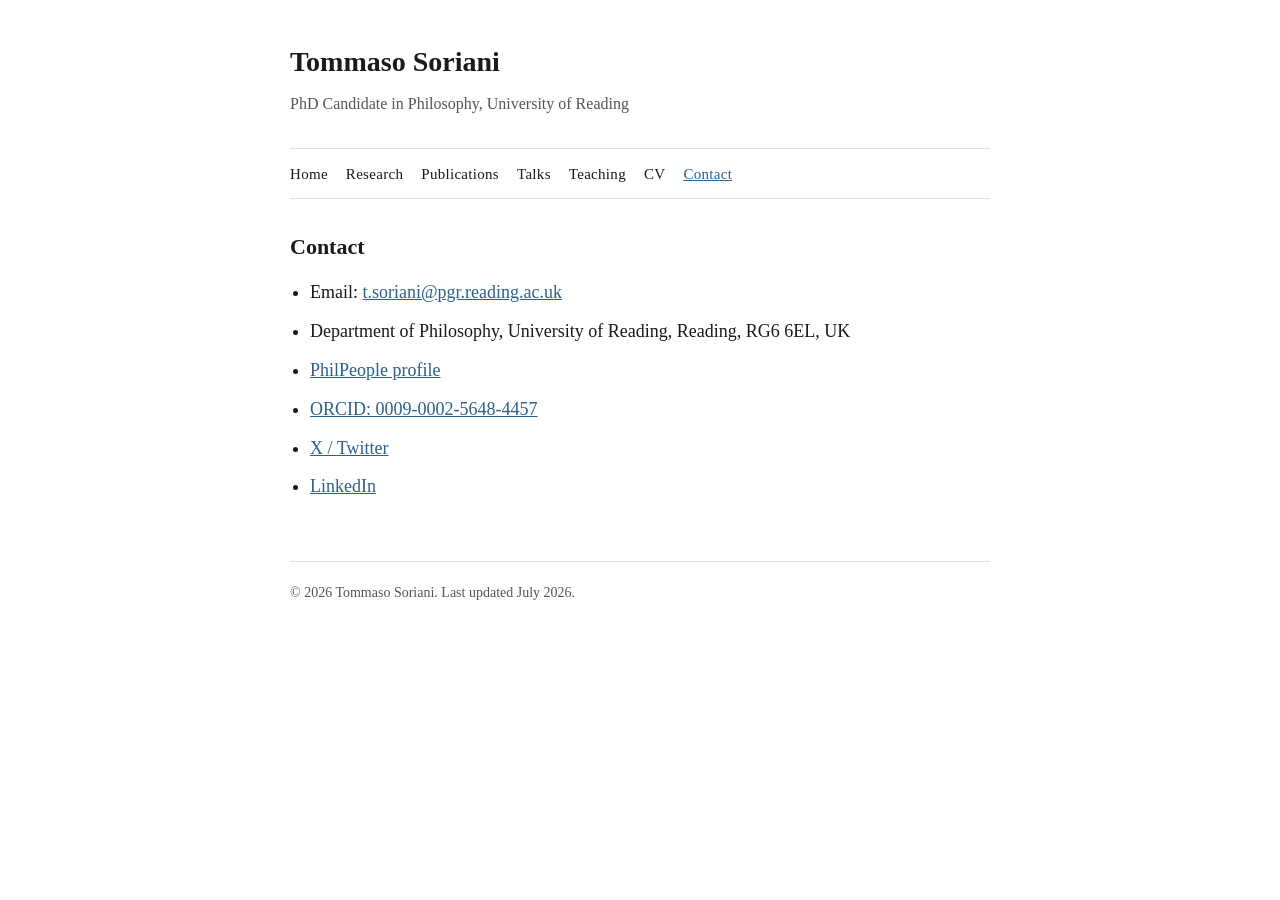
==== contact.html @ 9d4f5983 "Add files via upload" ====
<!DOCTYPE html>
<html lang="en">
<head>
  <meta charset="UTF-8">
  <meta name="viewport" content="width=device-width, initial-scale=1.0">
  <title>Contact · Tommaso Soriani</title>
  <meta name="description" content="Tommaso Soriani is a PhD candidate in Philosophy at the University of Reading, working on metaphysics, ethics, and epistemology.">
  <link rel="stylesheet" href="style.css">
</head>
<body>
  <div class="wrapper">
    <header class="site-header">
      <h1 class="site-title">Tommaso Soriani</h1>
      <p class="site-subtitle">PhD Candidate in Philosophy, University of Reading</p>
    </header>
    <nav class="site-nav">
      <ul>
        <li><a href="index.html" class="">Home</a></li>
        <li><a href="research.html" class="">Research</a></li>
        <li><a href="publications.html" class="">Publications</a></li>
        <li><a href="talks.html" class="">Talks</a></li>
        <li><a href="teaching.html" class="">Teaching</a></li>
        <li><a href="cv.html" class="">CV</a></li>
        <li><a href="contact.html" class="active">Contact</a></li>
      </ul>
    </nav>

    <main>
      <h2>Contact</h2>
      <ul class="plain-list">
        <li>Email: <a href="mailto:t.soriani@pgr.reading.ac.uk">t.soriani@pgr.reading.ac.uk</a></li>
        <li>Department of Philosophy, University of Reading, Reading, RG6 6EL, UK</li>
        <li><a href="https://philpeople.org/profiles/tommaso-soriani" target="_blank" rel="noopener noreferrer">PhilPeople profile</a></li>
        <li><a href="https://orcid.org/0009-0002-5648-4457" target="_blank" rel="noopener noreferrer">ORCID: 0009-0002-5648-4457</a></li>
        <li><a href="https://x.com/Tommaso_Soriani" target="_blank" rel="noopener noreferrer">X / Twitter</a></li>
        <li><a href="https://www.linkedin.com/in/tommaso-soriani" target="_blank" rel="noopener noreferrer">LinkedIn</a></li>
      </ul>

    </main>
    <footer class="site-footer">
      <p>&copy; 2026 Tommaso Soriani. Last updated July 2026.</p>
    </footer>
  </div>
</body>
</html>
---- style.css ----
:root {
  --max-width: 700px;
  --font-body: 'Georgia', 'Source Serif 4', serif;
  --color-bg: #ffffff;
  --color-text: #1a1a1a;
  --color-muted: #555555;
  --color-link: #2c5f8a;
  --color-link-hover: #17395a;
  --color-border: #e2e2e2;
}

* { box-sizing: border-box; margin: 0; padding: 0; }

html { -webkit-text-size-adjust: 100%; }

body {
  font-family: var(--font-body);
  font-size: 18px;
  line-height: 1.6;
  color: var(--color-text);
  background: var(--color-bg);
  padding: 0 20px;
}

.wrapper {
  max-width: var(--max-width);
  margin: 0 auto;
  padding: 40px 0 80px;
}

header.site-header {
  margin-bottom: 32px;
}

h1.site-title {
  font-size: 28px;
  font-weight: 600;
  margin-bottom: 6px;
}

.site-subtitle {
  color: var(--color-muted);
  font-size: 16px;
  margin-bottom: 18px;
}

nav.site-nav {
  border-top: 1px solid var(--color-border);
  border-bottom: 1px solid var(--color-border);
  padding: 10px 0;
  margin-bottom: 30px;
}

nav.site-nav ul {
  list-style: none;
  display: flex;
  flex-wrap: wrap;
  gap: 18px;
}

nav.site-nav a {
  color: var(--color-text);
  text-decoration: none;
  font-size: 15px;
  letter-spacing: 0.02em;
}

nav.site-nav a:hover,
nav.site-nav a.active {
  color: var(--color-link);
  text-decoration: underline;
}

a {
  color: var(--color-link);
  text-decoration: underline;
}

a:hover {
  color: var(--color-link-hover);
}

h2 {
  font-size: 22px;
  margin-top: 36px;
  margin-bottom: 14px;
  font-weight: 600;
}

h2:first-of-type { margin-top: 0; }

h3 {
  font-size: 18px;
  margin-top: 22px;
  margin-bottom: 8px;
  font-weight: 600;
}

p { margin-bottom: 16px; }

ul.plain-list, ol.plain-list {
  margin: 0 0 20px 20px;
}

ul.plain-list li, ol.plain-list li {
  margin-bottom: 10px;
}

.pub-list, .talk-list {
  list-style: none;
  margin: 0 0 24px 0;
}

.pub-list li, .talk-list li {
  margin-bottom: 14px;
  padding-left: 0;
}

.pub-list .pub-meta, .talk-list .talk-venue {
  display: block;
  color: var(--color-muted);
  font-size: 15px;
  margin-top: 2px;
}

.tag {
  display: inline-block;
  font-size: 13px;
  color: var(--color-muted);
  border: 1px solid var(--color-border);
  padding: 1px 6px;
  border-radius: 3px;
  margin-left: 6px;
}

.headshot {
  float: right;
  width: 150px;
  height: 150px;
  object-fit: cover;
  border-radius: 4px;
  margin: 0 0 20px 24px;
}

.intro-block::after { content: ""; display: block; clear: both; }

footer.site-footer {
  margin-top: 60px;
  padding-top: 20px;
  border-top: 1px solid var(--color-border);
  color: var(--color-muted);
  font-size: 14px;
}

.section-block { margin-bottom: 36px; }

.subtle { color: var(--color-muted); font-size: 15px; }

@media (max-width: 600px) {
  body { font-size: 16px; }
  .headshot { float: none; width: 120px; height: 120px; margin: 0 auto 20px; display: block; }
  nav.site-nav ul { gap: 12px; }
}
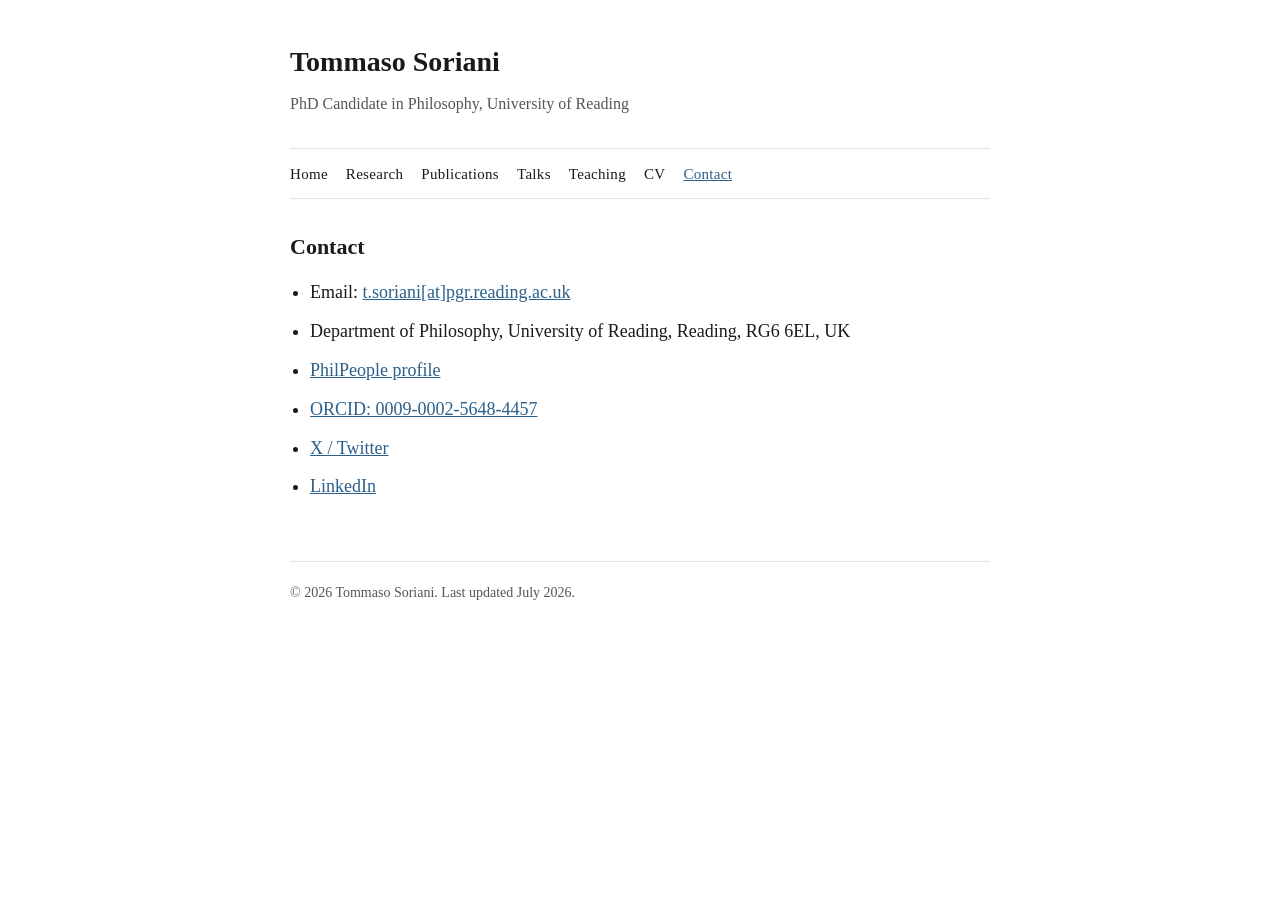
==== commit 8d1e20c3: "Update contact.html" ====
--- a/contact.html
+++ b/contact.html
@@ -28,7 +28,7 @@
     <main>
       <h2>Contact</h2>
       <ul class="plain-list">
-        <li>Email: <a href="mailto:t.soriani@pgr.reading.ac.uk">t.soriani@pgr.reading.ac.uk</a></li>
+        <li>Email: <a href="mailto:t.soriani@pgr.reading.ac.uk">t.soriani[at]pgr.reading.ac.uk</a></li>
         <li>Department of Philosophy, University of Reading, Reading, RG6 6EL, UK</li>
         <li><a href="https://philpeople.org/profiles/tommaso-soriani" target="_blank" rel="noopener noreferrer">PhilPeople profile</a></li>
         <li><a href="https://orcid.org/0009-0002-5648-4457" target="_blank" rel="noopener noreferrer">ORCID: 0009-0002-5648-4457</a></li>
--- a/style.css
+++ b/style.css
@@ -1,4 +1,3 @@
-
 :root {
   --max-width: 700px;
   --font-body: 'Georgia', 'Source Serif 4', serif;
@@ -79,6 +78,33 @@
 
 a:hover {
   color: var(--color-link-hover);
+}
+
+.pub-list a {
+  color: inherit;
+  text-decoration: none;
+}
+
+.pub-list a:hover {
+  color: var(--color-link-hover);
+  text-decoration: underline;
+}
+
+.cv-button {
+  display: inline-block;
+  padding: 8px 14px;
+  border: 1px solid var(--color-border);
+  border-radius: 4px;
+  background: #f7f7f7;
+  color: var(--color-text);
+  text-decoration: none;
+  font-size: 16px;
+}
+
+.cv-button:hover {
+  background: #efefef;
+  color: var(--color-link-hover);
+  text-decoration: none;
 }
 
 h2 {
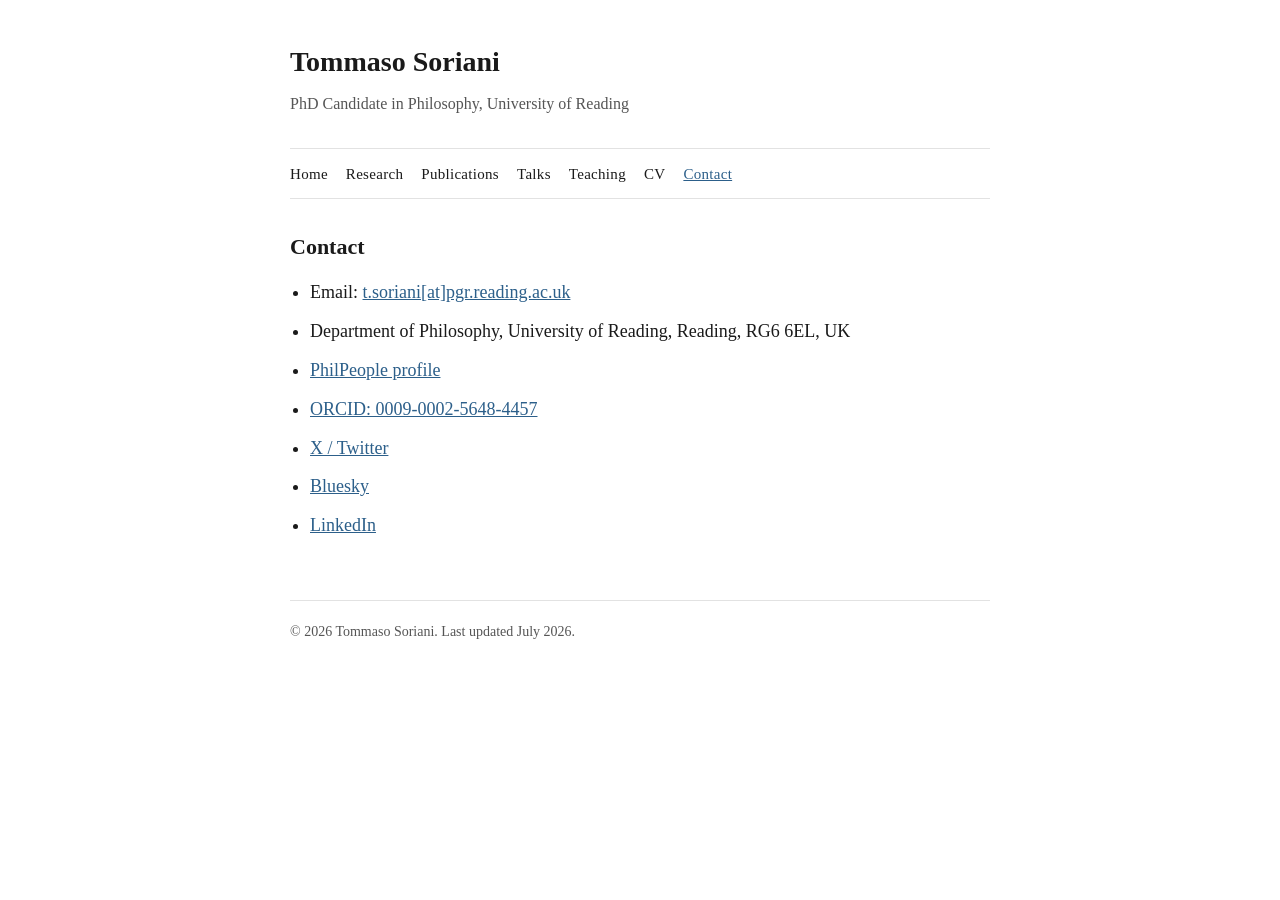
==== commit d891fc27: "Update contact.html" ====
--- a/contact.html
+++ b/contact.html
@@ -33,6 +33,7 @@
         <li><a href="https://philpeople.org/profiles/tommaso-soriani" target="_blank" rel="noopener noreferrer">PhilPeople profile</a></li>
         <li><a href="https://orcid.org/0009-0002-5648-4457" target="_blank" rel="noopener noreferrer">ORCID: 0009-0002-5648-4457</a></li>
         <li><a href="https://x.com/Tommaso_Soriani" target="_blank" rel="noopener noreferrer">X / Twitter</a></li>
+        <li><a href="https://bsky.app/profile/tommasosoriani.bsky.social" target="_blank" rel="noopener noreferrer">Bluesky</a></li>
         <li><a href="https://www.linkedin.com/in/tommaso-soriani" target="_blank" rel="noopener noreferrer">LinkedIn</a></li>
       </ul>
 
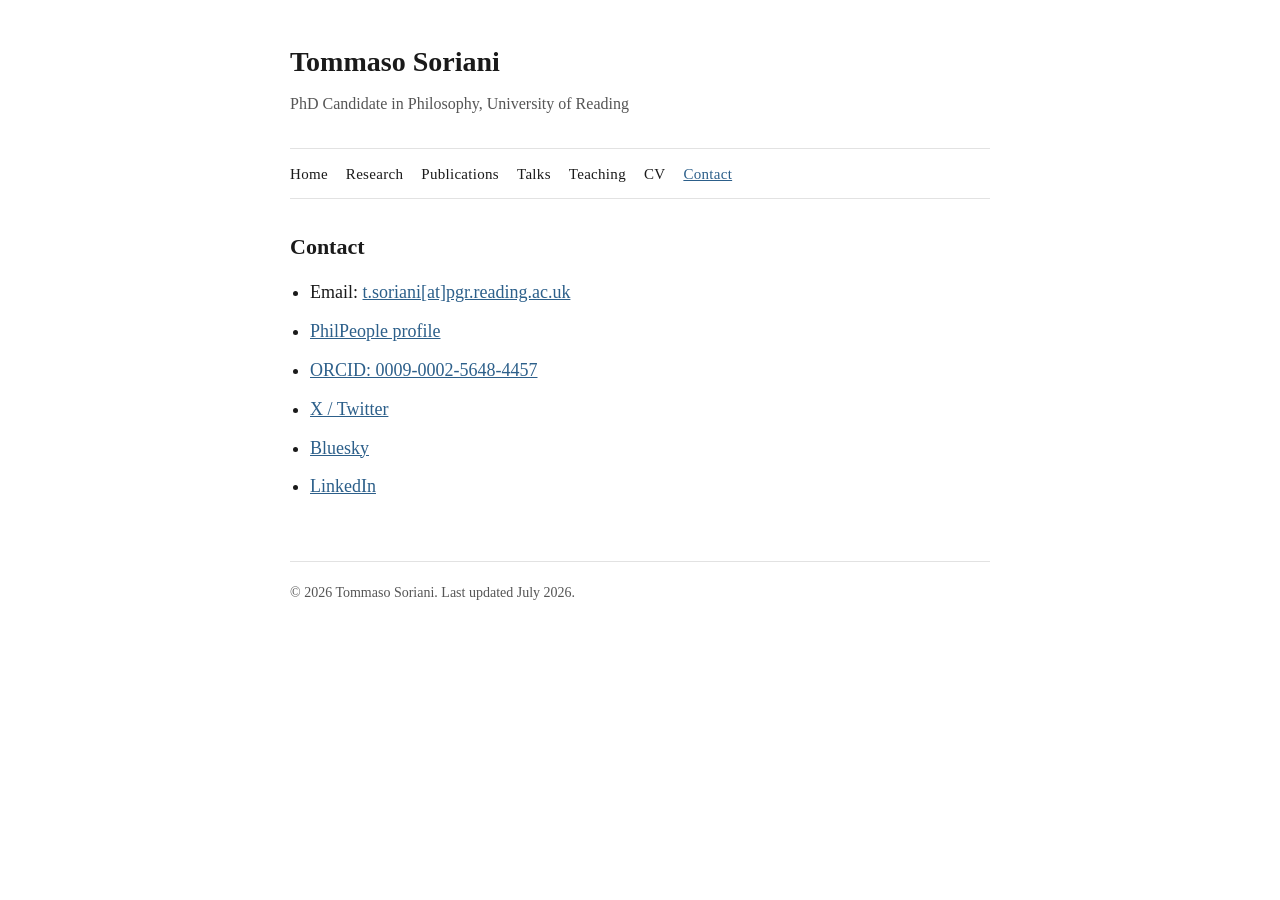
==== commit 44b2a684: "Update contact.html" ====
--- a/contact.html
+++ b/contact.html
@@ -29,7 +29,6 @@
       <h2>Contact</h2>
       <ul class="plain-list">
         <li>Email: <a href="mailto:t.soriani@pgr.reading.ac.uk">t.soriani[at]pgr.reading.ac.uk</a></li>
-        <li>Department of Philosophy, University of Reading, Reading, RG6 6EL, UK</li>
         <li><a href="https://philpeople.org/profiles/tommaso-soriani" target="_blank" rel="noopener noreferrer">PhilPeople profile</a></li>
         <li><a href="https://orcid.org/0009-0002-5648-4457" target="_blank" rel="noopener noreferrer">ORCID: 0009-0002-5648-4457</a></li>
         <li><a href="https://x.com/Tommaso_Soriani" target="_blank" rel="noopener noreferrer">X / Twitter</a></li>
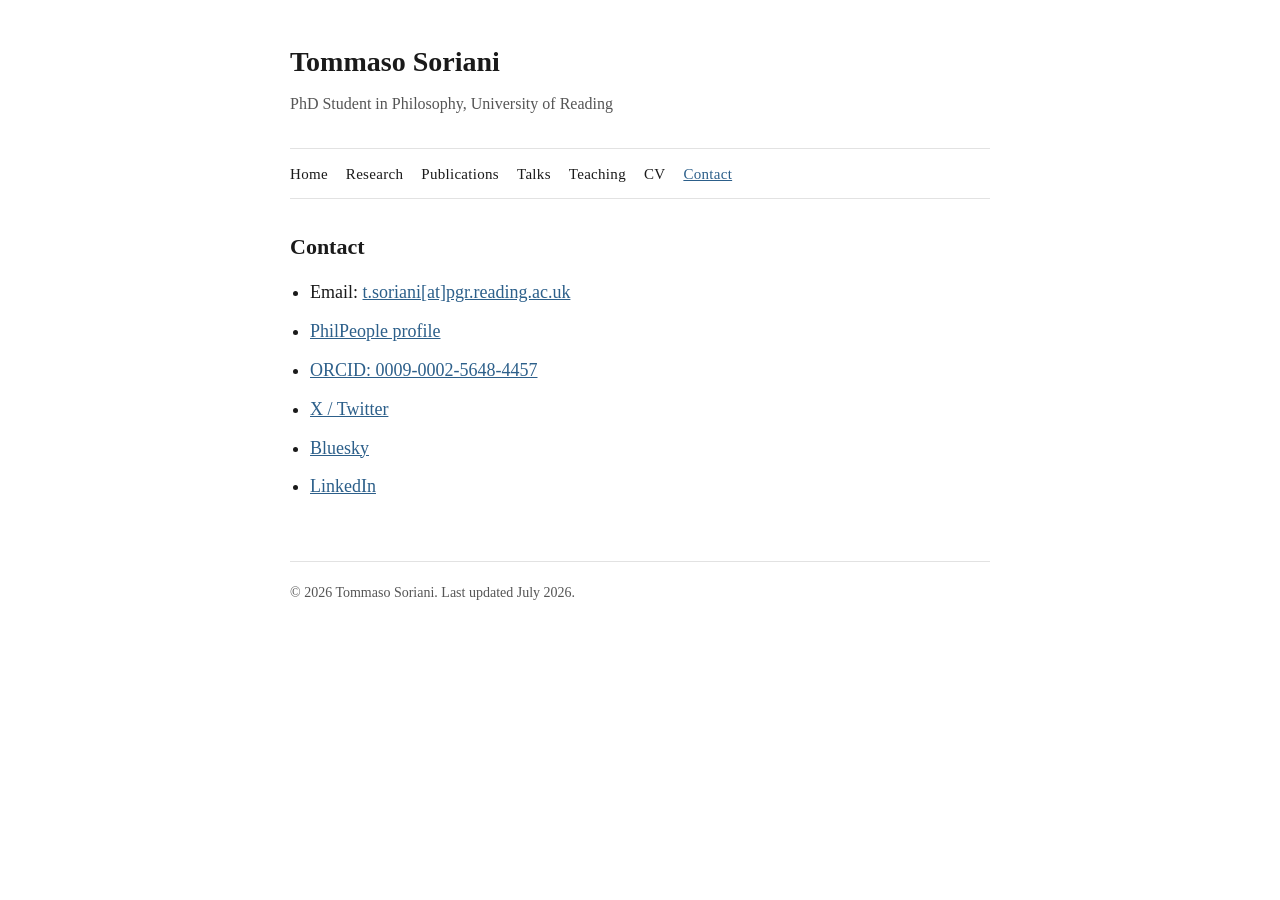
==== commit 07e21d0a: "Update contact.html" ====
--- a/contact.html
+++ b/contact.html
@@ -4,14 +4,14 @@
   <meta charset="UTF-8">
   <meta name="viewport" content="width=device-width, initial-scale=1.0">
   <title>Contact · Tommaso Soriani</title>
-  <meta name="description" content="Tommaso Soriani is a PhD candidate in Philosophy at the University of Reading, working on metaphysics, ethics, and epistemology.">
+  <meta name="description" content="Tommaso Soriani is a PhD student in Philosophy at the University of Reading, working on metaphysics, ethics, and epistemology.">
   <link rel="stylesheet" href="style.css">
 </head>
 <body>
   <div class="wrapper">
     <header class="site-header">
       <h1 class="site-title">Tommaso Soriani</h1>
-      <p class="site-subtitle">PhD Candidate in Philosophy, University of Reading</p>
+      <p class="site-subtitle">PhD Student in Philosophy, University of Reading</p>
     </header>
     <nav class="site-nav">
       <ul>
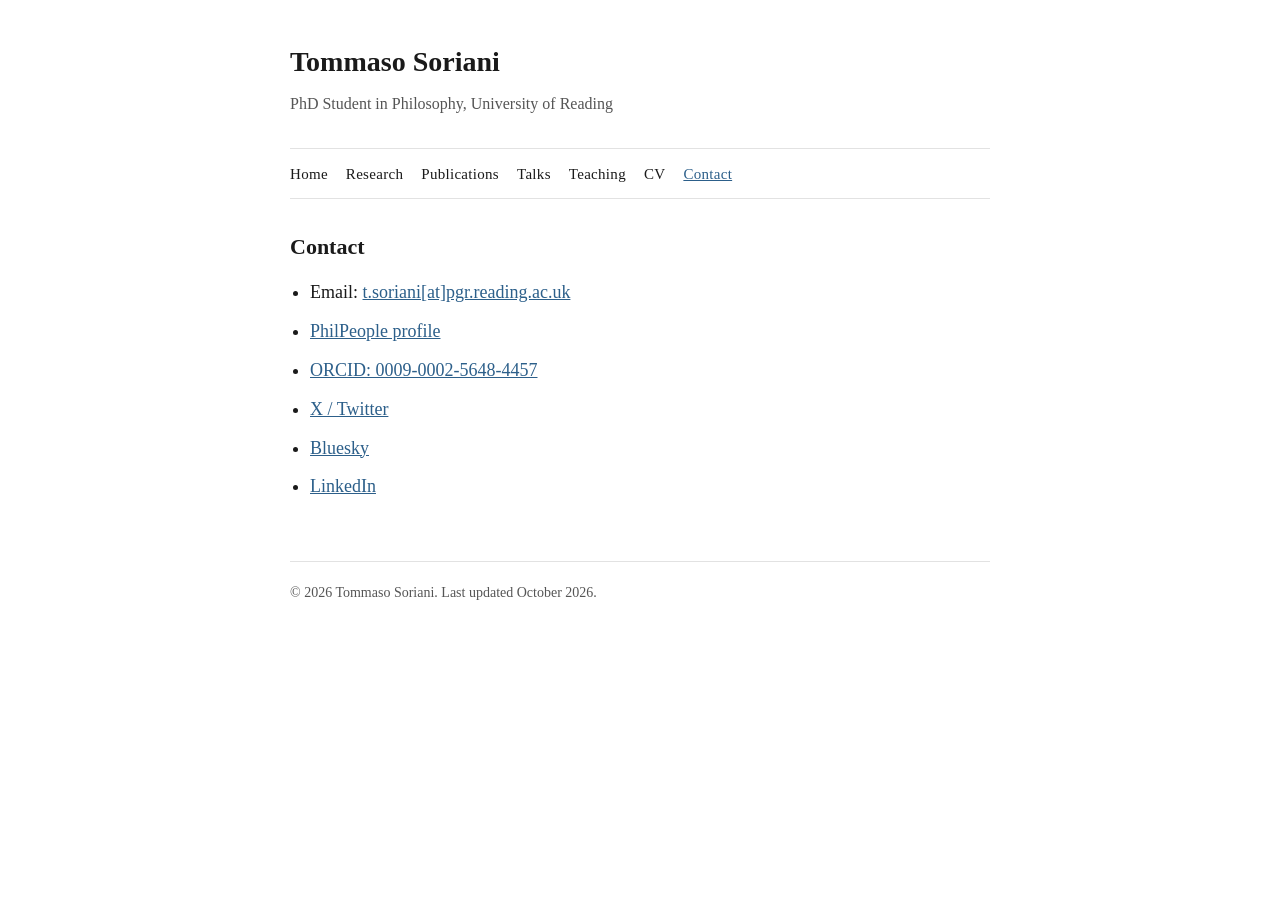
==== commit b1d428b8: "Update contact.html" ====
--- a/contact.html
+++ b/contact.html
@@ -38,7 +38,7 @@
 
     </main>
     <footer class="site-footer">
-      <p>&copy; 2026 Tommaso Soriani. Last updated July 2026.</p>
+      <p>&copy; 2026 Tommaso Soriani. Last updated October 2026.</p>
     </footer>
   </div>
 </body>
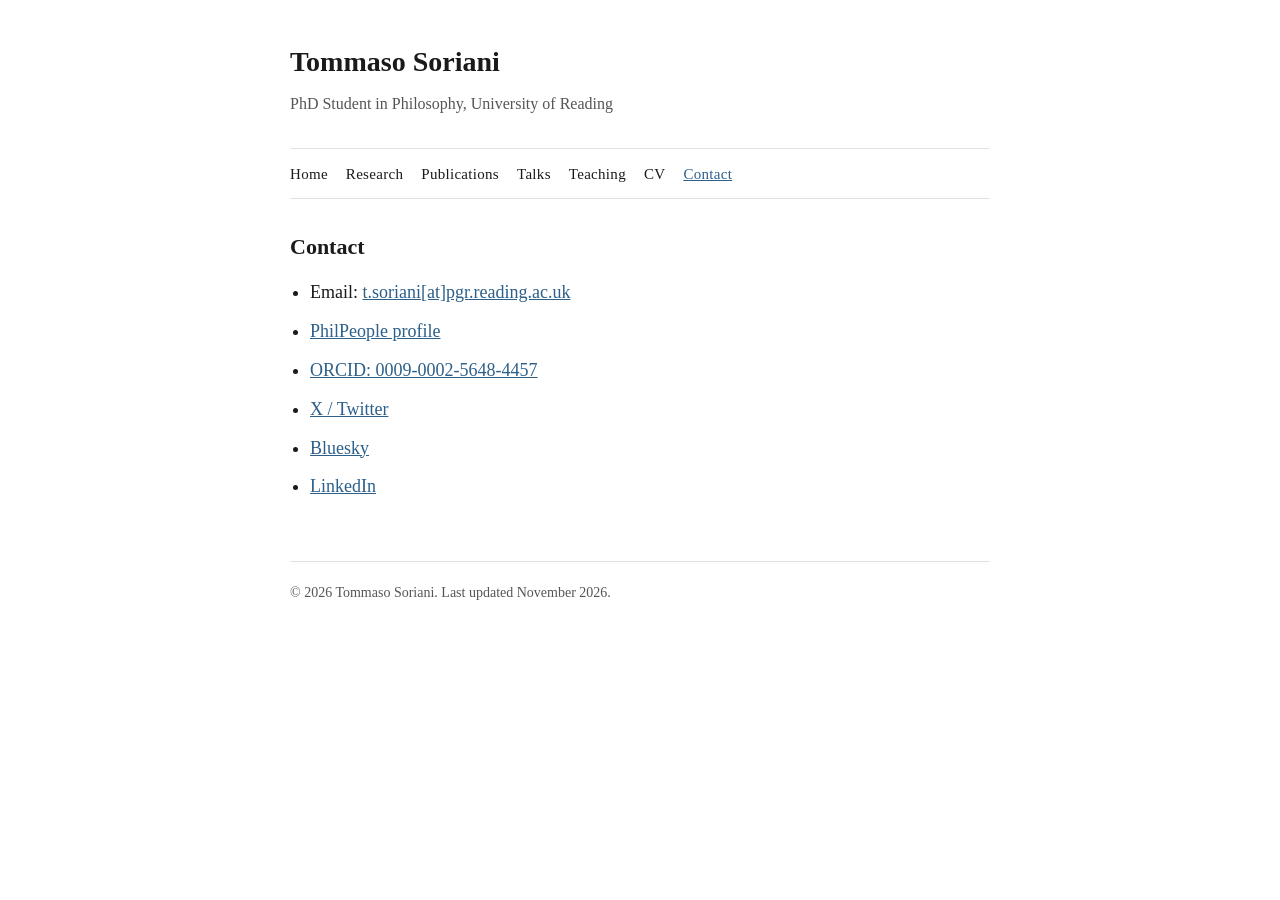
==== commit fa844897: "Update contact.html" ====
--- a/contact.html
+++ b/contact.html
@@ -38,7 +38,7 @@
 
     </main>
     <footer class="site-footer">
-      <p>&copy; 2026 Tommaso Soriani. Last updated October 2026.</p>
+      <p>&copy; 2026 Tommaso Soriani. Last updated November 2026.</p>
     </footer>
   </div>
 </body>
